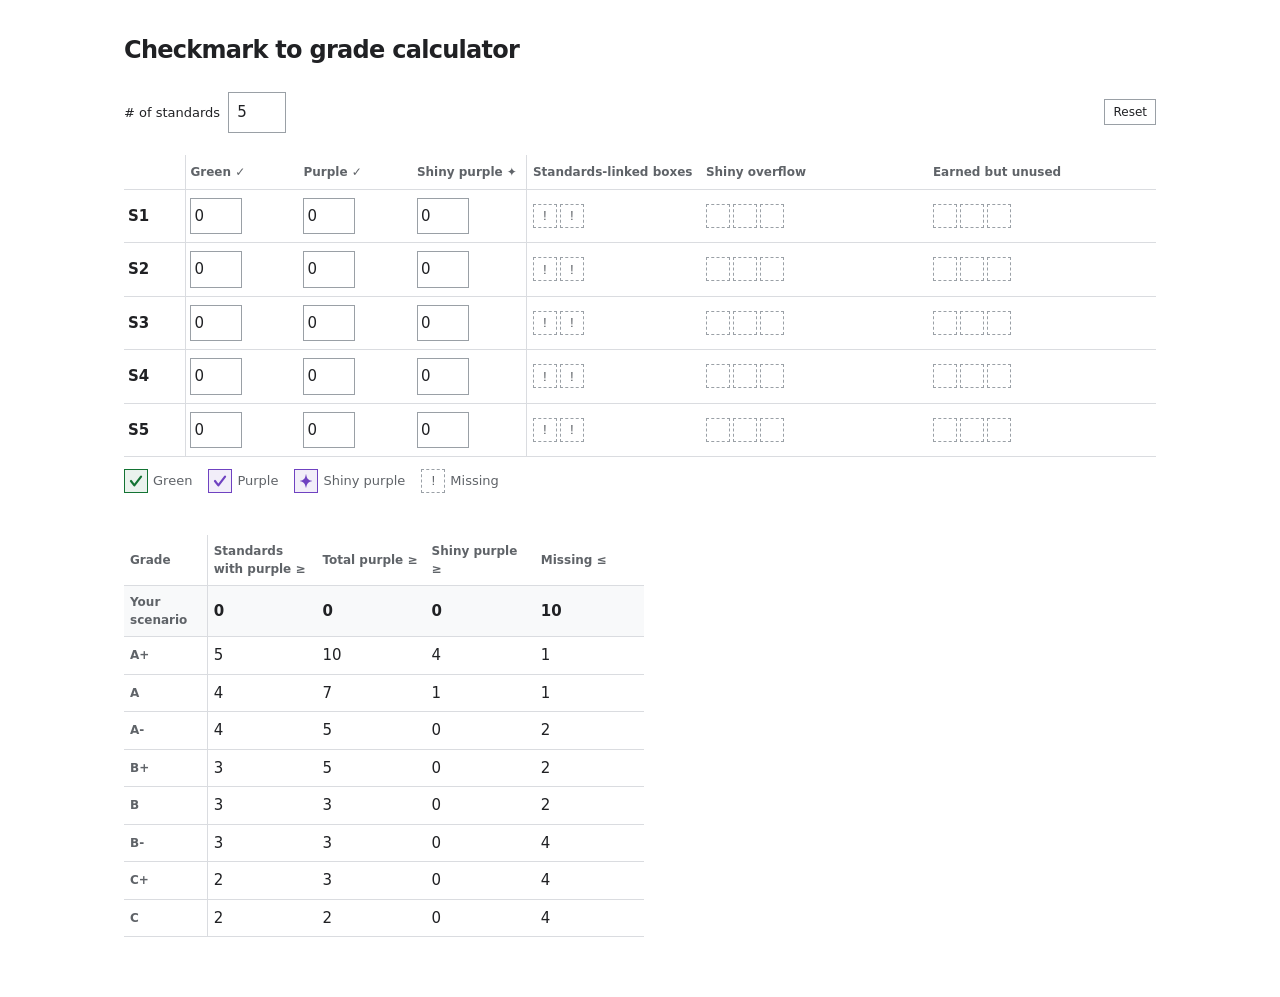
==== static/grade_calculator/index.html @ 24d0f3a0 "Add Examiner review publishing and shared dashboard assets" ====
<!doctype html>
<html lang="en">
<head>
<meta charset="utf-8">
<meta name="viewport" content="width=device-width, initial-scale=1">
<title>Checkmark to grade calculator</title>
<!-- BEGIN SHARED CHECKMARK CSS -->
<style>
/* Shared by both dashboards and the exam viewer. Vary size, never the symbol treatment. */
:root {
  --mark-green: #137333;
  --mark-purple: #6f42c1;
  --mark-muted: #5f6368;
}

.checkmark {
  --checkmark-size: 1.35rem;
  display: inline-grid;
  flex: 0 0 auto;
  place-items: center;
  width: var(--checkmark-size);
  height: var(--checkmark-size);
  box-sizing: border-box;
  position: relative;
  vertical-align: middle;
  border: calc(var(--checkmark-size) * .06) solid var(--mark-color, var(--mark-muted));
  border-radius: 0;
  font-family: Arial, sans-serif;
  font-size: calc(var(--checkmark-size) * .56);
  font-weight: 800;
  line-height: 1;
  color: var(--mark-color, var(--mark-muted));
  background: color-mix(in srgb, var(--mark-color, var(--mark-muted)) 9%, white);
}

.checkmark.green, .linked-box.green { --mark-color: var(--mark-green); }
.checkmark.purple, .checkmark.shiny_purple,
.linked-box.purple, .linked-box.shiny_purple { --mark-color: var(--mark-purple); }
/* Shared vector silhouettes stay centered at every size, independent of fonts.
   A steep tick and softly curved, vertically elongated sparkle use a 24×24 viewBox. */
.checkmark:not(.unearned):not(.empty-box) { font-size: 0; }
.checkmark:not(.unearned):not(.empty-box)::before {
  content: "";
  position: absolute;
  inset: 0;
  background: var(--mark-color);
  --mark-symbol: url("data:image/svg+xml,%3Csvg xmlns='http://www.w3.org/2000/svg' viewBox='0 0 24 24'%3E%3Cpath d='M6.5 12L10.2 16.8L17.5 7.2' fill='none' stroke='white' stroke-width='2.4' stroke-linecap='round' stroke-linejoin='round'/%3E%3C/svg%3E");
  -webkit-mask: var(--mark-symbol) center / 100% 100% no-repeat;
  mask: var(--mark-symbol) center / 100% 100% no-repeat;
  pointer-events: none;
}
.checkmark.shiny_purple:not(.unearned):not(.empty-box)::before {
  --mark-symbol: url("data:image/svg+xml,%3Csvg xmlns='http://www.w3.org/2000/svg' viewBox='0 0 24 24'%3E%3Cpath d='M11.8 4.8Q12 3.8 12.2 4.8C13 9.3 14.5 10.9 18.3 11.8Q19.2 12 18.3 12.2C14.5 13.1 13 14.7 12.2 19.2Q12 20.2 11.8 19.2C11 14.7 9.5 13.1 5.7 12.2Q4.8 12 5.7 11.8C9.5 10.9 11 9.3 11.8 4.8Z'/%3E%3C/svg%3E");
}
.checkmark.unearned, .checkmark.empty-box {
  color: var(--mark-muted);
  background: transparent;
  border: calc(var(--checkmark-size) * .065) solid #9aa0a6;
  font-size: calc(var(--checkmark-size) * .56);
  font-weight: 400;
}
.checkmark.empty-box { border-style: dashed; }

.linked-box {
  min-width: 4rem;
  padding: .15rem .4rem;
  border: 1px solid var(--mark-color, #9aa0a6);
  border-radius: 0;
  text-align: center;
  font-weight: 650;
  color: var(--mark-color, var(--mark-muted));
  background: color-mix(in srgb, var(--mark-color, var(--mark-muted)) 9%, white);
}
.linked-box.empty-box { color: var(--mark-muted); border-color: #9aa0a6; border-style: dashed; font-weight: 400; }

/* Animate only the masked symbol; the pale tile and colored rim remain still. */
.checkmark.shiny_purple:not(.unearned):not(.empty-box)::before {
  background: linear-gradient(115deg, var(--mark-color) 35%, #d6c0ff 49%, var(--mark-color) 63%);
  background-size: 300% 100%;
  animation: shiny-checkmark-shimmer 2.8s ease-in-out infinite;
}
@keyframes shiny-checkmark-shimmer {
  0%, 30% { background-position: 100% 0; }
  75%, 100% { background-position: 0% 0; }
}
@media (prefers-reduced-motion: reduce) {
  .checkmark.shiny_purple::before { animation: none !important; background: var(--mark-color) !important; }
}
</style>
<!-- END SHARED CHECKMARK CSS -->
<style>
:root { color-scheme: light; --ink:#202124; --muted:#5f6368; --line:#dadce0; --purple:#6f42c1; --green:#137333; }
* { box-sizing:border-box; }
body { margin:0; background:#fff; color:var(--ink); font:15px/1.5 system-ui,sans-serif; }
main { max-width:1080px; margin:auto; padding:32px 24px 60px; }
h1 { font-size:24px; letter-spacing:-.03em; margin:0; } h2 { font-size:20px; margin:0; } p { margin:.5rem 0; }
header { display:flex; align-items:center; justify-content:space-between; gap:16px; } .muted, small { color:var(--muted); }
button,select,input { font:inherit; color:inherit; border:1px solid #9aa0a6; background:white; padding:8px; }
button { cursor:pointer; } button:hover { background:#f1edf8; border-color:var(--purple); }
:focus-visible { outline:3px solid var(--purple); outline-offset:3px; }
input[type=number] { width:70px; }
.checkmark-grid { table-layout:fixed; }
.checkmark-grid col:first-child { width:6%; }
.checkmark-grid col.input-col { width:11%; }
.checkmark-grid col.linked-col { width:17%; }
.checkmark-grid col.output-col { width:22%; }
.checkmark-grid th[scope=row] { color:var(--ink); font-size:15px; }
.checkmark-grid th:first-child { position:sticky; left:0; z-index:1; background:white; border-right:1px solid var(--line); padding-right:4px; }
.checkmark-grid td:nth-child(5), .checkmark-grid th:nth-child(5) { border-left:1px solid var(--line); padding-left:6px; }
.unused .mark:not(.open-slot) { opacity:.35; }

.box-legend { display:flex; flex-wrap:wrap; align-items:center; gap:8px 16px; margin-top:12px; font-size:13px; color:var(--muted); }
.box-legend > span { display:inline-flex; align-items:center; gap:5px; }
.current-totals { background:#f8f9fa; font-weight:650; }
section { margin-top:28px; } .scroll { overflow-x:auto; } table { border-collapse:collapse; width:100%; text-align:left; margin-top:14px; }
th,td { padding:12px 10px; border-bottom:1px solid var(--line); vertical-align:middle; } th { font-size:12px; color:var(--muted); } th:first-child,td:first-child { padding-left:0; }
.marks { display:flex; flex-wrap:wrap; gap:5px; align-items:center; min-width:0; }
.mark { --checkmark-size: 28px; }

.pass { color:var(--green); } .fail { color:#8a4c00; } .chosen { background:#f6f3fb; } td small { display:block; font-size:11px; }
@media(max-width:700px) { main { padding:20px 16px; } th,td { padding:10px 6px; } input[type=number] { width:58px; } }
.checkmark-grid th, .checkmark-grid td { padding:8px 4px; overflow-wrap:anywhere; }
.checkmark-grid input[type=number] { width:100%; max-width:52px; min-width:0; padding:6px 3px; }
.checkmark-grid .marks { gap:3px; }
.checkmark-grid .mark, .box-legend .mark { --checkmark-size: 24px; }
@media(max-width:420px) {
  .checkmark-grid th { font-size:10px; }
  .checkmark-grid th, .checkmark-grid td { padding:6px 2px; }
  .checkmark-grid input[type=number] { font-size:12px; }
  .checkmark-grid .mark, .box-legend .mark { --checkmark-size: 20px; }
}
.cutoff-table { width:min(100%, 520px); table-layout:fixed; font-variant-numeric:tabular-nums; }
.cutoff-table th, .cutoff-table td { padding:7px 6px; text-align:left; overflow-wrap:anywhere; }
.cutoff-table th:first-child { width:16%; text-align:left; border-right:1px solid var(--line); }
.cutoff-table .chosen { color:#185abc; background:#e8f0fe; font-weight:700; box-shadow:inset 3px 0 #185abc; }
.cutoff-table .chosen th:first-child { padding-left:8px; color:#185abc; }
header { flex-wrap:wrap; }
.controls { display:grid; grid-template-columns:auto 58px 1fr; align-items:center; gap:8px; margin-top:24px; }
.controls + noscript + section { margin-top:8px; }
.controls #reset { justify-self:end; font-size:12px; padding:3px 8px; }
.controls label { font-size:13px; }
.controls input[type=number] { width:58px; }
</style>
</head>
<body>
<main>
<header><h1>Checkmark to grade calculator</h1></header>
<div class="controls"><label for="count"># of standards</label><input id="count" type="number" min="1" max="30" step="1" value="5"><button id="reset">Reset</button></div>
<noscript>Enable JavaScript to edit checkmarks.</noscript>
<section aria-label="Checkmarks">
<div class="scroll" tabindex="0" role="region" aria-label="Checkmark grid"><table class="checkmark-grid"><colgroup><col><col class="input-col"><col class="input-col"><col class="input-col"><col class="linked-col"><col class="output-col"><col class="output-col"></colgroup><thead><tr><th scope="col" aria-label="Standard"></th><th scope="col">Green ✓</th><th scope="col">Purple ✓</th><th scope="col">Shiny purple ✦</th><th scope="col">Standards-linked boxes</th><th scope="col">Shiny overflow</th><th scope="col">Earned but unused</th></tr></thead><tbody id="standards"></tbody></table></div>
<div class="box-legend" aria-label="Box legend"><span><span class="mark checkmark green" aria-hidden="true">✓</span> Green</span><span><span class="mark checkmark purple" aria-hidden="true">✓</span> Purple</span><span><span class="mark checkmark shiny_purple" aria-hidden="true">✦</span> Shiny purple</span><span><span class="mark checkmark empty-box" aria-hidden="true">!</span> Missing</span></div>
</section>
<section aria-label="Tentative grade cutoffs">
<div class="scroll"><table class="cutoff-table"><thead><tr><th scope="col">Grade</th><th scope="col">Standards with purple ≥</th><th scope="col">Total purple ≥</th><th scope="col">Shiny purple ≥</th><th scope="col">Missing ≤</th></tr></thead><tbody id="current-totals" class="current-totals"></tbody><tbody id="cutoffs"></tbody></table></div>
</section>
</main>
<script>
'use strict';
const FALLBACK = "C- or below — instructor’s discretion";
function evaluate(rows) {
  const n = rows.length;
  const allocations = rows.map(({green, purple, shiny}) => {
    const ordinary = Math.min(purple, 2);
    const linkedShiny = Math.min(shiny, 2 - ordinary);
    const linkedGreen = Math.min(green, 2 - ordinary - linkedShiny);
    const linked = [...Array(ordinary).fill('purple'), ...Array(linkedShiny).fill('shiny'), ...Array(linkedGreen).fill('green')];
    const missing = 2 - linked.length;
    return { linked: [...linked, ...Array(missing).fill('empty')], overflow: shiny - linkedShiny,
      unused: [...Array(purple - ordinary).fill('purple'), ...Array(green - linkedGreen).fill('green')],
      ignored: purple - ordinary + green - linkedGreen, purple: ordinary + shiny, shiny, missing };
  });
  const totals = allocations.reduce((t, a) => [t[0] + Math.min(a.purple, 1), t[1] + a.purple, t[2] + a.shiny, t[3] + a.missing], [0,0,0,0]);
  const f = Math.floor;
  const rules = [['A+',n,2*n,n-1,1],['A',n-1,f(1.5*n),1,1],['A-',n-1,n,0,2],['B+',f(.75*n),n,0,2],['B',f(.75*n),f(.75*n),0,2],['B-',f(.75*n),f(.75*n),0,4],['C+',f(.5*n),f(.75*n),0,4],['C',f(.5*n),f(.5*n),0,4]];
  const cutoffs = rules.map(([grade,...limits]) => ({grade, limits, gaps: limits.map((v,i) => Math.max(0,i === 3 ? totals[i]-v : v-totals[i]))}));
  return { allocations, totals, cutoffs, grade: cutoffs.find(c => c.gaps.every(g => g === 0))?.grade || FALLBACK };
}
if (typeof document !== 'undefined') {
  const $ = id => document.getElementById(id);
  let rows = Array.from({length:5}, () => ({green:0,purple:0,shiny:0}));
  function mark(kind) { const name = {empty:'Missing',green:'Green',purple:'Purple',shiny:'Shiny purple'}[kind]; return `<span class="mark checkmark ${kind === 'shiny' ? 'shiny_purple' : kind === 'empty' ? 'empty-box' : kind}" role="img" aria-label="${name}" title="${name}">${kind === 'empty' ? '!' : kind === 'shiny' ? '✦' : '✓'}</span>`; }
  function buildRows() {
    $('standards').innerHTML = rows.map((r,i) => `<tr><th scope="row">S${i+1}</th>${['green','purple','shiny'].map(k => `<td><input type="number" min="0" max="999" step="1" value="${r[k]}" data-row="${i}" data-kind="${k}" aria-label="S${i+1} ${k === 'shiny' ? 'shiny purple' : k} earned"></td>`).join('')}<td id="linked-${i}"></td><td id="overflow-${i}"></td><td id="unused-${i}" class="unused"></td></tr>`).join('');
  }
  function render() {
    const result = evaluate(rows);
    $('current-totals').innerHTML = `<tr><th scope="row">Your scenario</th>${result.totals.map(v => `<td>${v}</td>`).join('')}</tr>`;
    result.allocations.forEach((a,i) => {
      $(`linked-${i}`).innerHTML = `<div class="marks">${a.linked.map(mark).join('')}</div>`;
      $(`overflow-${i}`).innerHTML = `<div class="marks">${Array(a.overflow).fill('shiny').map(mark).join('')}${Array(Math.max(0, 3 - a.overflow)).fill('<span class="mark checkmark empty-box open-slot" role="img" aria-label="Empty overflow slot" title="Empty overflow slot"></span>').join('')}</div>`;
      $(`unused-${i}`).innerHTML = `<div class="marks" aria-label="Earned but unused">${a.unused.map(mark).join('')}${Array(Math.max(0, 3 - a.unused.length)).fill('<span class="mark checkmark empty-box open-slot" role="img" aria-label="Empty unused slot" title="Empty unused slot"></span>').join('')}</div>`;
    });
    $('cutoffs').innerHTML = result.cutoffs.map(c => `<tr class="${c.grade === result.grade ? 'chosen' : ''}"${c.grade === result.grade ? ' aria-current="true"' : ''}><th scope="row">${c.grade}</th>${c.limits.map(v => `<td>${v}</td>`).join('')}</tr>`).join('');

  }
  $('standards').addEventListener('input', e => {
    const input = e.target;
    if (!input.matches('input[data-kind]')) return;
    if (!input.validity.valid || input.value === '') { input.setAttribute('aria-invalid','true'); return; }
    input.removeAttribute('aria-invalid');
    rows[Number(input.dataset.row)][input.dataset.kind] = Number(input.value);
    render();
  });
  $('standards').addEventListener('change', e => {
    const input = e.target;
    if (input.matches('input[data-kind]') && (!input.validity.valid || input.value === '')) {
      input.value = rows[Number(input.dataset.row)][input.dataset.kind]; input.removeAttribute('aria-invalid');
    }
  });
  $('count').addEventListener('change', () => {
    const input = $('count');
    const n = Number(input.value);
    if (!input.validity.valid || !Number.isInteger(n) || n < 1) {
      input.value = rows.length;
      return;
    }
    rows = Array.from({length:n}, (_,i) => rows[i] || {green:0,purple:0,shiny:0});
    buildRows(); render();
  });
  $('reset').addEventListener('click', () => {
    rows = rows.map(() => ({green:0,purple:0,shiny:0}));
    buildRows(); render();
  });
  buildRows(); render();
}
</script>
</body>
</html>
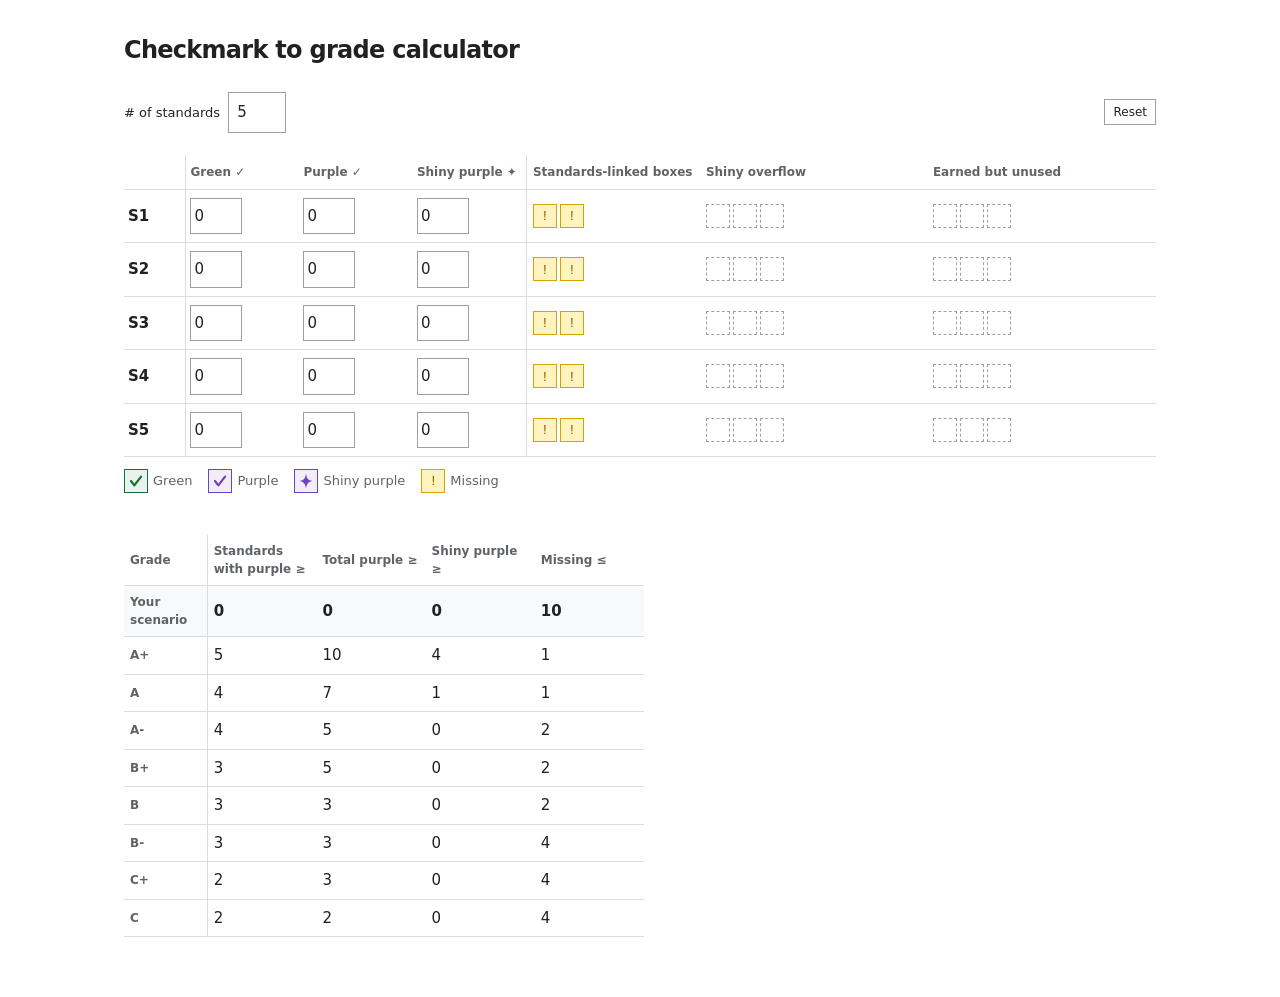
==== commit c190411c: "Handle hidden Exam 3 data and partial dashboard results" ====
--- a/static/grade_calculator/index.html
+++ b/static/grade_calculator/index.html
@@ -116,6 +116,7 @@
 th,td { padding:12px 10px; border-bottom:1px solid var(--line); vertical-align:middle; } th { font-size:12px; color:var(--muted); } th:first-child,td:first-child { padding-left:0; }
 .marks { display:flex; flex-wrap:wrap; gap:5px; align-items:center; min-width:0; }
 .mark { --checkmark-size: 28px; }
+.mark.checkmark.empty-box:not(.open-slot) { color:#886000; background:#fff3bf; border-color:#d6a500; border-style:solid; }
 
 .pass { color:var(--green); } .fail { color:#8a4c00; } .chosen { background:#f6f3fb; } td small { display:block; font-size:11px; }
 @media(max-width:700px) { main { padding:20px 16px; } th,td { padding:10px 6px; } input[type=number] { width:58px; } }
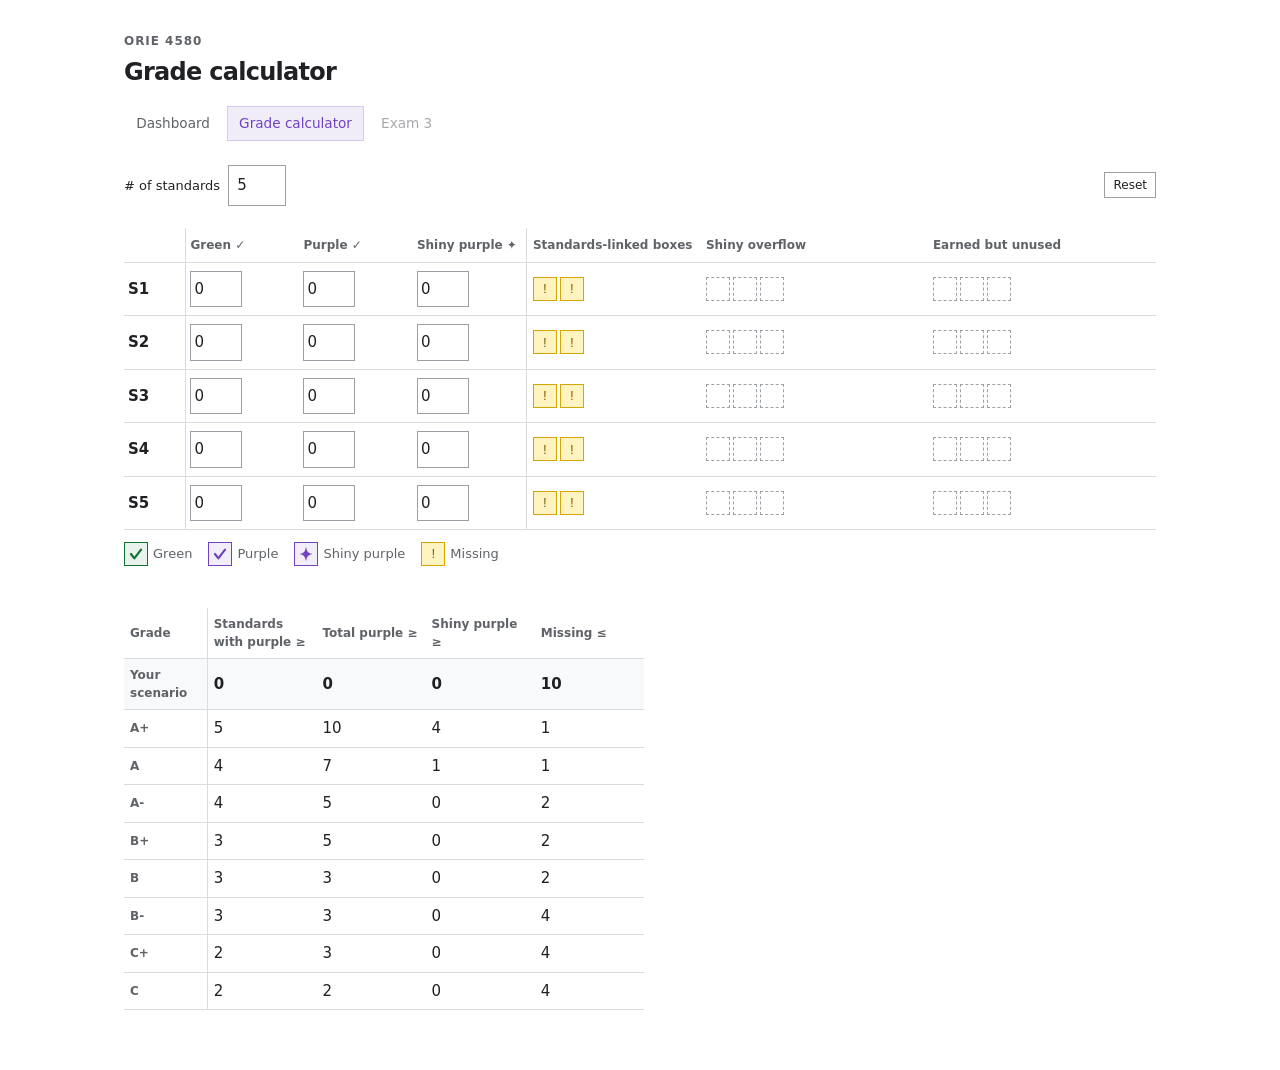
==== commit da29c68c: "Share course navigation and checkmark assets across pages" ====
--- a/static/grade_calculator/index.html
+++ b/static/grade_calculator/index.html
@@ -4,97 +4,16 @@
 <meta charset="utf-8">
 <meta name="viewport" content="width=device-width, initial-scale=1">
 <title>Checkmark to grade calculator</title>
-<!-- BEGIN SHARED CHECKMARK CSS -->
-<style>
-/* Shared by both dashboards and the exam viewer. Vary size, never the symbol treatment. */
-:root {
-  --mark-green: #137333;
-  --mark-purple: #6f42c1;
-  --mark-muted: #5f6368;
-}
-
-.checkmark {
-  --checkmark-size: 1.35rem;
-  display: inline-grid;
-  flex: 0 0 auto;
-  place-items: center;
-  width: var(--checkmark-size);
-  height: var(--checkmark-size);
-  box-sizing: border-box;
-  position: relative;
-  vertical-align: middle;
-  border: calc(var(--checkmark-size) * .06) solid var(--mark-color, var(--mark-muted));
-  border-radius: 0;
-  font-family: Arial, sans-serif;
-  font-size: calc(var(--checkmark-size) * .56);
-  font-weight: 800;
-  line-height: 1;
-  color: var(--mark-color, var(--mark-muted));
-  background: color-mix(in srgb, var(--mark-color, var(--mark-muted)) 9%, white);
-}
-
-.checkmark.green, .linked-box.green { --mark-color: var(--mark-green); }
-.checkmark.purple, .checkmark.shiny_purple,
-.linked-box.purple, .linked-box.shiny_purple { --mark-color: var(--mark-purple); }
-/* Shared vector silhouettes stay centered at every size, independent of fonts.
-   A steep tick and softly curved, vertically elongated sparkle use a 24×24 viewBox. */
-.checkmark:not(.unearned):not(.empty-box) { font-size: 0; }
-.checkmark:not(.unearned):not(.empty-box)::before {
-  content: "";
-  position: absolute;
-  inset: 0;
-  background: var(--mark-color);
-  --mark-symbol: url("data:image/svg+xml,%3Csvg xmlns='http://www.w3.org/2000/svg' viewBox='0 0 24 24'%3E%3Cpath d='M6.5 12L10.2 16.8L17.5 7.2' fill='none' stroke='white' stroke-width='2.4' stroke-linecap='round' stroke-linejoin='round'/%3E%3C/svg%3E");
-  -webkit-mask: var(--mark-symbol) center / 100% 100% no-repeat;
-  mask: var(--mark-symbol) center / 100% 100% no-repeat;
-  pointer-events: none;
-}
-.checkmark.shiny_purple:not(.unearned):not(.empty-box)::before {
-  --mark-symbol: url("data:image/svg+xml,%3Csvg xmlns='http://www.w3.org/2000/svg' viewBox='0 0 24 24'%3E%3Cpath d='M11.8 4.8Q12 3.8 12.2 4.8C13 9.3 14.5 10.9 18.3 11.8Q19.2 12 18.3 12.2C14.5 13.1 13 14.7 12.2 19.2Q12 20.2 11.8 19.2C11 14.7 9.5 13.1 5.7 12.2Q4.8 12 5.7 11.8C9.5 10.9 11 9.3 11.8 4.8Z'/%3E%3C/svg%3E");
-}
-.checkmark.unearned, .checkmark.empty-box {
-  color: var(--mark-muted);
-  background: transparent;
-  border: calc(var(--checkmark-size) * .065) solid #9aa0a6;
-  font-size: calc(var(--checkmark-size) * .56);
-  font-weight: 400;
-}
-.checkmark.empty-box { border-style: dashed; }
-
-.linked-box {
-  min-width: 4rem;
-  padding: .15rem .4rem;
-  border: 1px solid var(--mark-color, #9aa0a6);
-  border-radius: 0;
-  text-align: center;
-  font-weight: 650;
-  color: var(--mark-color, var(--mark-muted));
-  background: color-mix(in srgb, var(--mark-color, var(--mark-muted)) 9%, white);
-}
-.linked-box.empty-box { color: var(--mark-muted); border-color: #9aa0a6; border-style: dashed; font-weight: 400; }
-
-/* Animate only the masked symbol; the pale tile and colored rim remain still. */
-.checkmark.shiny_purple:not(.unearned):not(.empty-box)::before {
-  background: linear-gradient(115deg, var(--mark-color) 35%, #d6c0ff 49%, var(--mark-color) 63%);
-  background-size: 300% 100%;
-  animation: shiny-checkmark-shimmer 2.8s ease-in-out infinite;
-}
-@keyframes shiny-checkmark-shimmer {
-  0%, 30% { background-position: 100% 0; }
-  75%, 100% { background-position: 0% 0; }
-}
-@media (prefers-reduced-motion: reduce) {
-  .checkmark.shiny_purple::before { animation: none !important; background: var(--mark-color) !important; }
-}
-</style>
-<!-- END SHARED CHECKMARK CSS -->
+<link rel="stylesheet" href="../checkmarks.css">
+<link rel="stylesheet" href="../course-nav.css">
+<script src="../course-nav.js" defer></script>
 <style>
 :root { color-scheme: light; --ink:#202124; --muted:#5f6368; --line:#dadce0; --purple:#6f42c1; --green:#137333; }
 * { box-sizing:border-box; }
 body { margin:0; background:#fff; color:var(--ink); font:15px/1.5 system-ui,sans-serif; }
 main { max-width:1080px; margin:auto; padding:32px 24px 60px; }
 h1 { font-size:24px; letter-spacing:-.03em; margin:0; } h2 { font-size:20px; margin:0; } p { margin:.5rem 0; }
-header { display:flex; align-items:center; justify-content:space-between; gap:16px; } .muted, small { color:var(--muted); }
+.muted, small { color:var(--muted); }
 button,select,input { font:inherit; color:inherit; border:1px solid #9aa0a6; background:white; padding:8px; }
 button { cursor:pointer; } button:hover { background:#f1edf8; border-color:var(--purple); }
 :focus-visible { outline:3px solid var(--purple); outline-offset:3px; }
@@ -145,7 +64,7 @@
 </head>
 <body>
 <main>
-<header><h1>Checkmark to grade calculator</h1></header>
+<header class="course-header"><p class="eyebrow">ORIE 4580</p><h1>Grade calculator</h1><nav class="course-nav" aria-label="Course" data-root="../"><a data-page="dashboard" href="../">Dashboard</a><a data-page="calculator" href="../grade_calculator/" aria-current="page">Grade calculator</a><a data-page="exam3" aria-disabled="true" title="Open a student dashboard to view Exam 3">Exam 3</a></nav></header>
 <div class="controls"><label for="count"># of standards</label><input id="count" type="number" min="1" max="30" step="1" value="5"><button id="reset">Reset</button></div>
 <noscript>Enable JavaScript to edit checkmarks.</noscript>
 <section aria-label="Checkmarks">
@@ -226,5 +145,6 @@
   buildRows(); render();
 }
 </script>
+
 </body>
 </html>
--- a/static/checkmarks.css
+++ b/static/checkmarks.css
@@ -0,0 +1,66 @@
+/* Shared by both dashboards and the exam viewer. Vary size, never the symbol treatment. */
+:root {
+  --mark-green: #137333;
+  --mark-purple: #6f42c1;
+  --mark-muted: #5f6368;
+}
+
+.checkmark {
+  --checkmark-size: 1.35rem;
+  display: inline-grid;
+  flex: 0 0 auto;
+  place-items: center;
+  width: var(--checkmark-size);
+  height: var(--checkmark-size);
+  box-sizing: border-box;
+  position: relative;
+  vertical-align: middle;
+  border: calc(var(--checkmark-size) * .06) solid var(--mark-color, var(--mark-muted));
+  border-radius: 0;
+  font-family: Arial, sans-serif;
+  font-size: calc(var(--checkmark-size) * .56);
+  font-weight: 800;
+  line-height: 1;
+  color: var(--mark-color, var(--mark-muted));
+  background: color-mix(in srgb, var(--mark-color, var(--mark-muted)) 9%, white);
+}
+
+.checkmark.green, .linked-box.green { --mark-color: var(--mark-green); }
+.checkmark.purple, .checkmark.shiny_purple,
+.linked-box.purple, .linked-box.shiny_purple { --mark-color: var(--mark-purple); }
+/* Shared vector silhouettes stay centered at every size, independent of fonts.
+   A steep tick and softly curved, vertically elongated sparkle use a 24×24 viewBox. */
+.checkmark:not(.unearned):not(.empty-box) { font-size: 0; }
+.checkmark:not(.unearned):not(.empty-box)::before {
+  content: "";
+  position: absolute;
+  inset: 0;
+  background: var(--mark-color);
+  --mark-symbol: url("data:image/svg+xml,%3Csvg xmlns='http://www.w3.org/2000/svg' viewBox='0 0 24 24'%3E%3Cpath d='M6.5 12L10.2 16.8L17.5 7.2' fill='none' stroke='white' stroke-width='2.4' stroke-linecap='round' stroke-linejoin='round'/%3E%3C/svg%3E");
+  -webkit-mask: var(--mark-symbol) center / 100% 100% no-repeat;
+  mask: var(--mark-symbol) center / 100% 100% no-repeat;
+  pointer-events: none;
+}
+.checkmark.shiny_purple:not(.unearned):not(.empty-box)::before {
+  --mark-symbol: url("data:image/svg+xml,%3Csvg xmlns='http://www.w3.org/2000/svg' viewBox='0 0 24 24'%3E%3Cpath d='M11.8 4.8Q12 3.8 12.2 4.8C13 9.3 14.5 10.9 18.3 11.8Q19.2 12 18.3 12.2C14.5 13.1 13 14.7 12.2 19.2Q12 20.2 11.8 19.2C11 14.7 9.5 13.1 5.7 12.2Q4.8 12 5.7 11.8C9.5 10.9 11 9.3 11.8 4.8Z'/%3E%3C/svg%3E");
+}
+.checkmark.unearned, .checkmark.empty-box {
+  color: var(--mark-muted);
+  background: transparent;
+  border: calc(var(--checkmark-size) * .065) solid #9aa0a6;
+  font-size: calc(var(--checkmark-size) * .56);
+  font-weight: 400;
+}
+.checkmark.empty-box { border-style: dashed; }
+
+.linked-box {
+  min-width: 4rem;
+  padding: .15rem .4rem;
+  border: 1px solid var(--mark-color, #9aa0a6);
+  border-radius: 0;
+  text-align: center;
+  font-weight: 650;
+  color: var(--mark-color, var(--mark-muted));
+  background: color-mix(in srgb, var(--mark-color, var(--mark-muted)) 9%, white);
+}
+.linked-box.empty-box { color: var(--mark-muted); border-color: #9aa0a6; border-style: dashed; font-weight: 400; }
--- a/static/course-nav.css
+++ b/static/course-nav.css
@@ -0,0 +1,9 @@
+.course-header { display: block; }
+.course-header .eyebrow { margin: 0 0 .25rem; color: #5f6368; font-size: .75rem; font-weight: 650; letter-spacing: .08em; text-transform: uppercase; }
+.course-header h1 { margin: 0; }
+.course-nav { display: flex; flex-wrap: wrap; gap: .3rem; margin-top: 1rem; }
+.course-nav a { display: inline-flex; padding: .4rem .7rem; border: 1px solid transparent; color: #5f6368; font: 500 .85rem/1.5 system-ui, sans-serif; text-decoration: none; }
+.course-nav a[href]:hover { color: #6f42c1; background: #f6f3fb; }
+.course-nav a[aria-current="page"] { color: #6f42c1; background: #f1edf8; border-color: #d7c8f1; }
+.course-nav a[aria-disabled="true"] { opacity: .55; }
+.course-nav a:focus-visible { outline: 2px solid #6f42c1; outline-offset: 2px; }
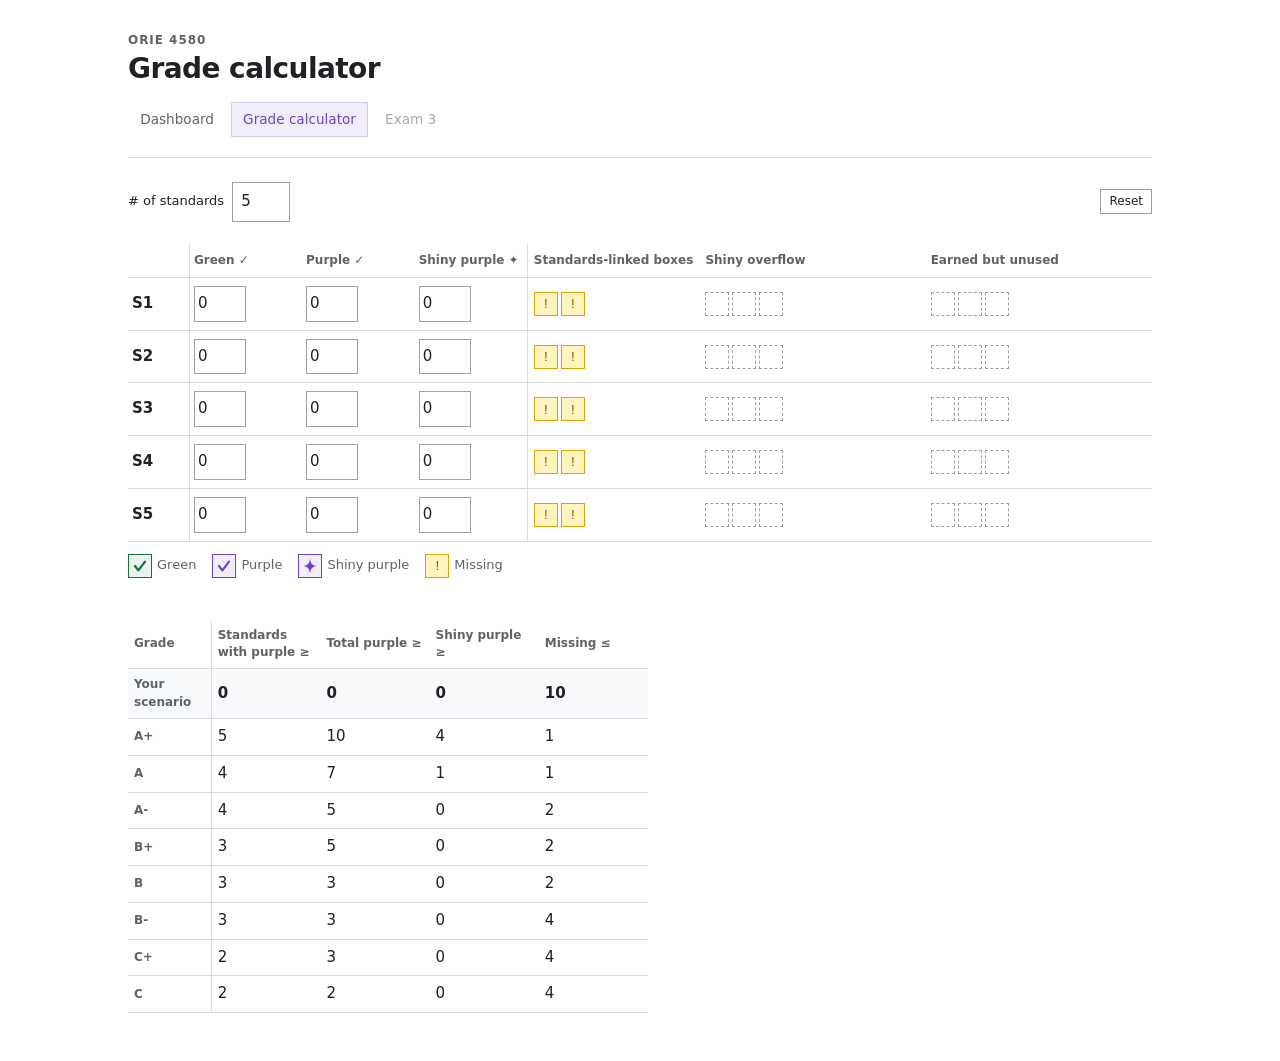
==== commit 85a41af5: "Unify course page layout across dashboards and reviews" ====
--- a/static/grade_calculator/index.html
+++ b/static/grade_calculator/index.html
@@ -11,7 +11,6 @@
 :root { color-scheme: light; --ink:#202124; --muted:#5f6368; --line:#dadce0; --purple:#6f42c1; --green:#137333; }
 * { box-sizing:border-box; }
 body { margin:0; background:#fff; color:var(--ink); font:15px/1.5 system-ui,sans-serif; }
-main { max-width:1080px; margin:auto; padding:32px 24px 60px; }
 h1 { font-size:24px; letter-spacing:-.03em; margin:0; } h2 { font-size:20px; margin:0; } p { margin:.5rem 0; }
 .muted, small { color:var(--muted); }
 button,select,input { font:inherit; color:inherit; border:1px solid #9aa0a6; background:white; padding:8px; }
@@ -38,7 +37,7 @@
 .mark.checkmark.empty-box:not(.open-slot) { color:#886000; background:#fff3bf; border-color:#d6a500; border-style:solid; }
 
 .pass { color:var(--green); } .fail { color:#8a4c00; } .chosen { background:#f6f3fb; } td small { display:block; font-size:11px; }
-@media(max-width:700px) { main { padding:20px 16px; } th,td { padding:10px 6px; } input[type=number] { width:58px; } }
+@media(max-width:700px) { th,td { padding:10px 6px; } input[type=number] { width:58px; } }
 .checkmark-grid th, .checkmark-grid td { padding:8px 4px; overflow-wrap:anywhere; }
 .checkmark-grid input[type=number] { width:100%; max-width:52px; min-width:0; padding:6px 3px; }
 .checkmark-grid .marks { gap:3px; }
@@ -54,7 +53,6 @@
 .cutoff-table th:first-child { width:16%; text-align:left; border-right:1px solid var(--line); }
 .cutoff-table .chosen { color:#185abc; background:#e8f0fe; font-weight:700; box-shadow:inset 3px 0 #185abc; }
 .cutoff-table .chosen th:first-child { padding-left:8px; color:#185abc; }
-header { flex-wrap:wrap; }
 .controls { display:grid; grid-template-columns:auto 58px 1fr; align-items:center; gap:8px; margin-top:24px; }
 .controls + noscript + section { margin-top:8px; }
 .controls #reset { justify-self:end; font-size:12px; padding:3px 8px; }
@@ -63,7 +61,7 @@
 </style>
 </head>
 <body>
-<main>
+<main class="course-page">
 <header class="course-header"><p class="eyebrow">ORIE 4580</p><h1>Grade calculator</h1><nav class="course-nav" aria-label="Course" data-root="../"><a data-page="dashboard" href="../">Dashboard</a><a data-page="calculator" href="../grade_calculator/" aria-current="page">Grade calculator</a><a data-page="exam3" aria-disabled="true" title="Open a student dashboard to view Exam 3">Exam 3</a></nav></header>
 <div class="controls"><label for="count"># of standards</label><input id="count" type="number" min="1" max="30" step="1" value="5"><button id="reset">Reset</button></div>
 <noscript>Enable JavaScript to edit checkmarks.</noscript>
--- a/static/course-nav.css
+++ b/static/course-nav.css
@@ -1,3 +1,25 @@
+/* Shared page frame: the same measure, gutters, and header on every course page. */
+.course-page {
+  box-sizing: border-box;
+  width: min(calc(100% - 3rem), 64rem);
+  margin: 0 auto;
+  padding: 2rem 0 3rem;
+  font: 15px/1.45 system-ui, -apple-system, BlinkMacSystemFont, "Segoe UI", sans-serif;
+}
+.course-page.staff-container[data-checkmarks-visible="true"] { width: min(calc(100% - 3rem), 100rem); }
+.course-header { padding: 0 0 1.25rem; border-bottom: 1px solid #dadce0; }
+.course-header h1 { font-size: 1.75rem; line-height: 1.15; letter-spacing: -.02em; }
+.course-page > .page-intro { margin: 1rem 0; color: #5f6368; }
+@media (max-width: 38rem) {
+  .course-page, .course-page.staff-container[data-checkmarks-visible="true"] {
+    width: calc(100% - 2rem);
+    padding-top: 1.25rem;
+  }
+}
+@media print {
+  .course-page, .course-page.staff-container[data-checkmarks-visible="true"] { width: 100%; margin: 0; padding: 0; }
+}
+
 .course-header { display: block; }
 .course-header .eyebrow { margin: 0 0 .25rem; color: #5f6368; font-size: .75rem; font-weight: 650; letter-spacing: .08em; text-transform: uppercase; }
 .course-header h1 { margin: 0; }
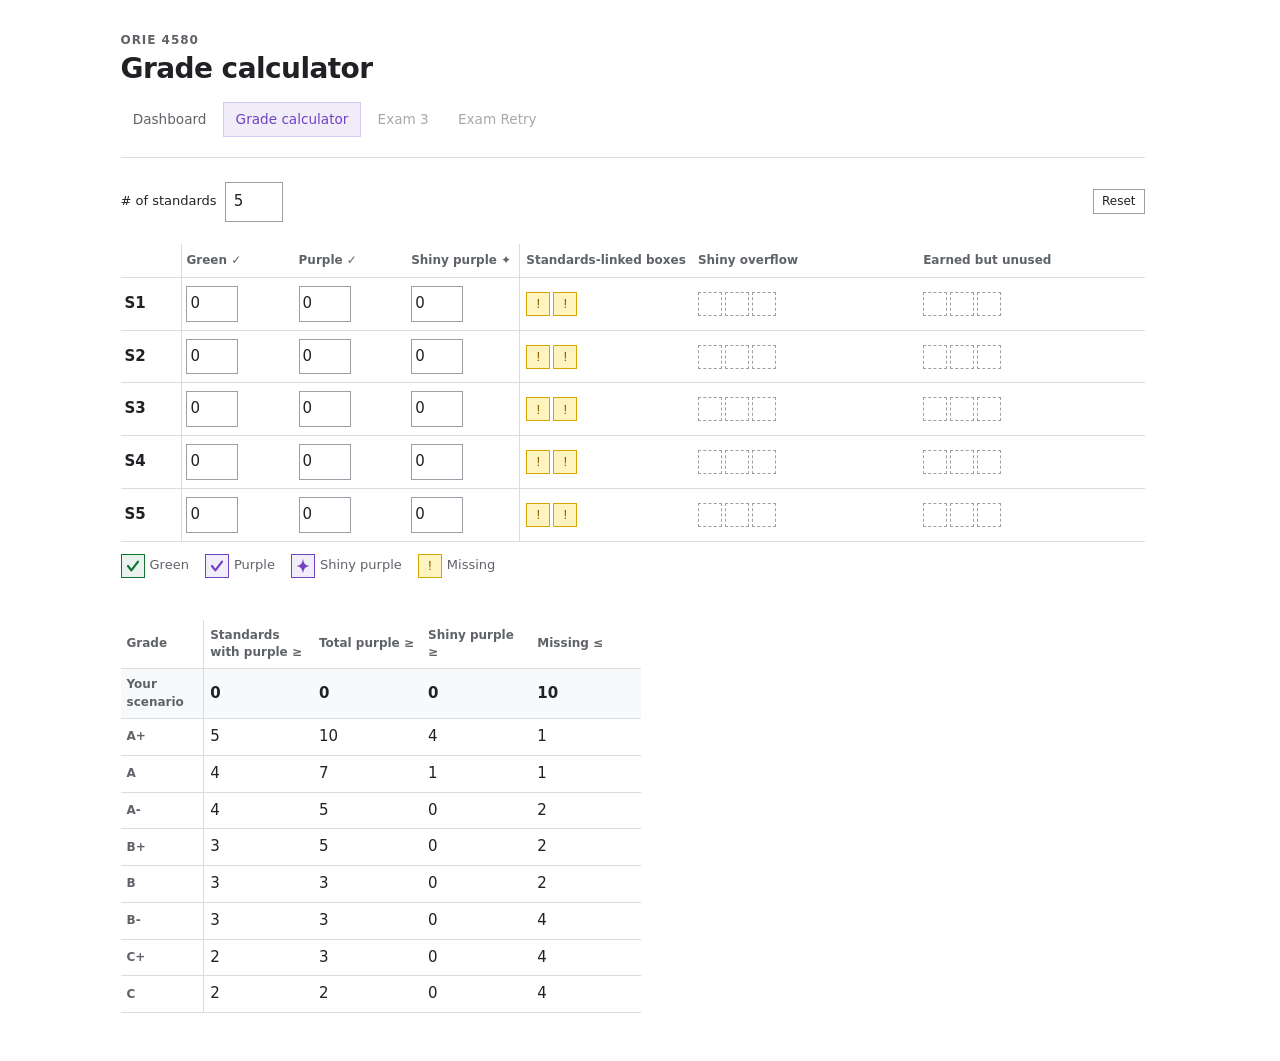
==== commit 63714fe9: "Add Exam Retry navigation across student pages" ====
--- a/static/grade_calculator/index.html
+++ b/static/grade_calculator/index.html
@@ -62,7 +62,7 @@
 </head>
 <body>
 <main class="course-page">
-<header class="course-header"><p class="eyebrow">ORIE 4580</p><h1>Grade calculator</h1><nav class="course-nav" aria-label="Course" data-root="../"><a data-page="dashboard" href="../">Dashboard</a><a data-page="calculator" href="../grade_calculator/" aria-current="page">Grade calculator</a><a data-page="exam3" aria-disabled="true" title="Open a student dashboard to view Exam 3">Exam 3</a></nav></header>
+<header class="course-header"><p class="eyebrow">ORIE 4580</p><h1>Grade calculator</h1><nav class="course-nav" aria-label="Course" data-root="../"><a data-page="dashboard" href="../">Dashboard</a><a data-page="calculator" href="../grade_calculator/" aria-current="page">Grade calculator</a><a data-page="exam3" aria-disabled="true" title="Open a student dashboard to view Exam 3">Exam 3</a><a data-page="exam_retry" aria-disabled="true" title="Open a student dashboard to view Exam Retry">Exam Retry</a></nav></header>
 <div class="controls"><label for="count"># of standards</label><input id="count" type="number" min="1" max="30" step="1" value="5"><button id="reset">Reset</button></div>
 <noscript>Enable JavaScript to edit checkmarks.</noscript>
 <section aria-label="Checkmarks">
--- a/static/course-nav.css
+++ b/static/course-nav.css
@@ -1,3 +1,5 @@
+html { scrollbar-gutter: stable; }
+
 /* Shared page frame: the same measure, gutters, and header on every course page. */
 .course-page {
   box-sizing: border-box;
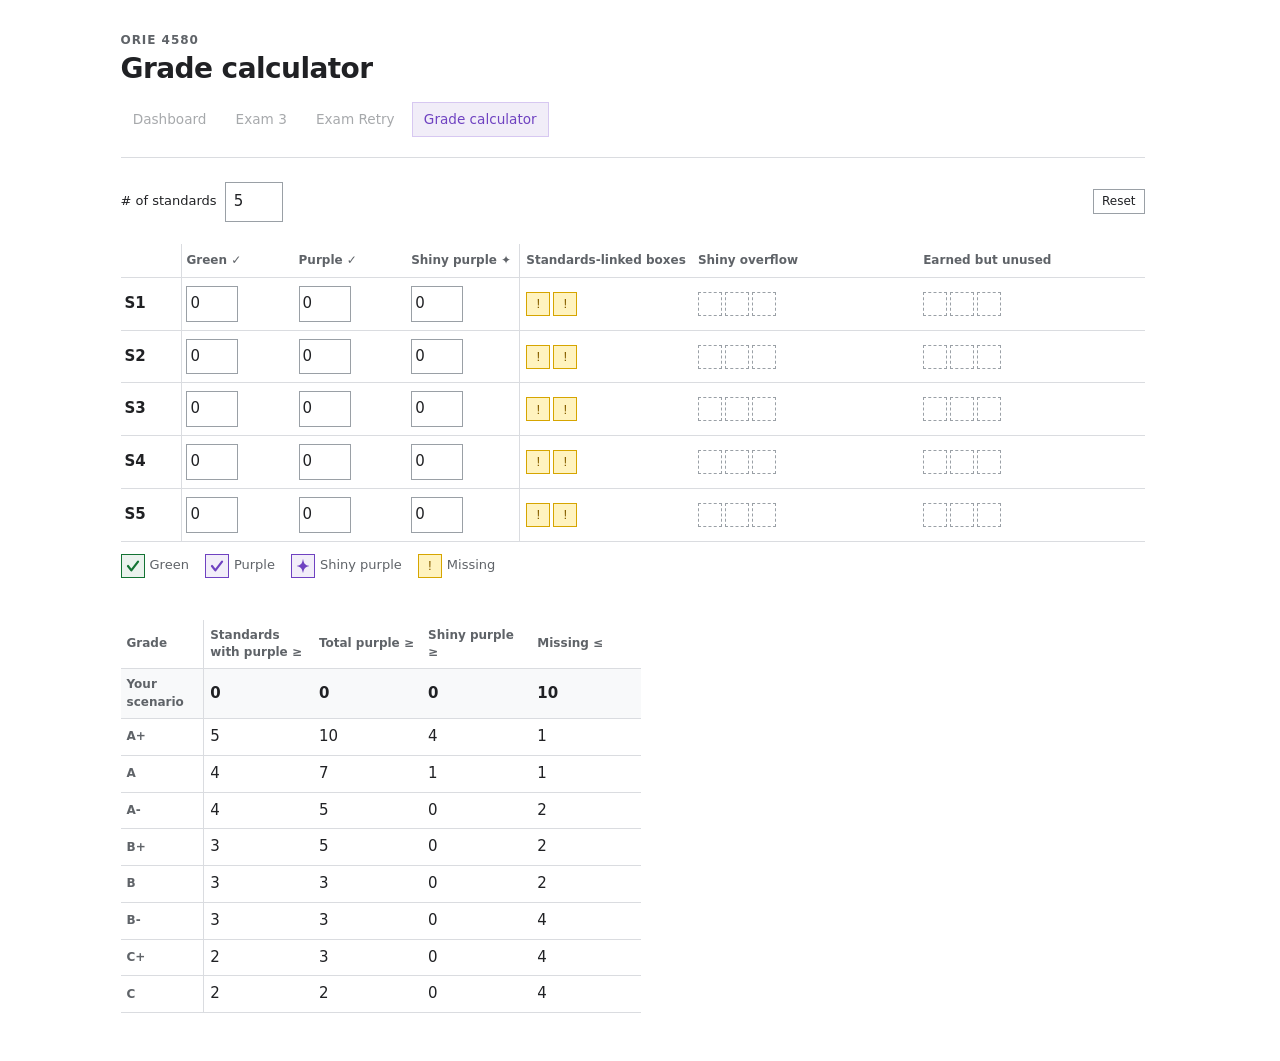
==== commit 56b0df15: "Reorder course navigation and preserve student context" ====
--- a/static/grade_calculator/index.html
+++ b/static/grade_calculator/index.html
@@ -62,7 +62,16 @@
 </head>
 <body>
 <main class="course-page">
-<header class="course-header"><p class="eyebrow">ORIE 4580</p><h1>Grade calculator</h1><nav class="course-nav" aria-label="Course" data-root="../"><a data-page="dashboard" href="../">Dashboard</a><a data-page="calculator" href="../grade_calculator/" aria-current="page">Grade calculator</a><a data-page="exam3" aria-disabled="true" title="Open a student dashboard to view Exam 3">Exam 3</a><a data-page="exam_retry" aria-disabled="true" title="Open a student dashboard to view Exam Retry">Exam Retry</a></nav></header>
+<header class="course-header">
+  <p class="eyebrow">ORIE 4580</p>
+  <h1>Grade calculator</h1>
+  <nav class="course-nav" aria-label="Course" data-root="../">
+    <a data-page="dashboard" aria-disabled="true">Dashboard</a>
+    <a data-page="exam3" aria-disabled="true" title="Open a student dashboard to view Exam 3">Exam 3</a>
+    <a data-page="exam_retry" aria-disabled="true" title="Open a student dashboard to view Exam Retry">Exam Retry</a>
+    <a data-page="calculator" href="../grade_calculator/" aria-current="page">Grade calculator</a>
+  </nav>
+</header>
 <div class="controls"><label for="count"># of standards</label><input id="count" type="number" min="1" max="30" step="1" value="5"><button id="reset">Reset</button></div>
 <noscript>Enable JavaScript to edit checkmarks.</noscript>
 <section aria-label="Checkmarks">
